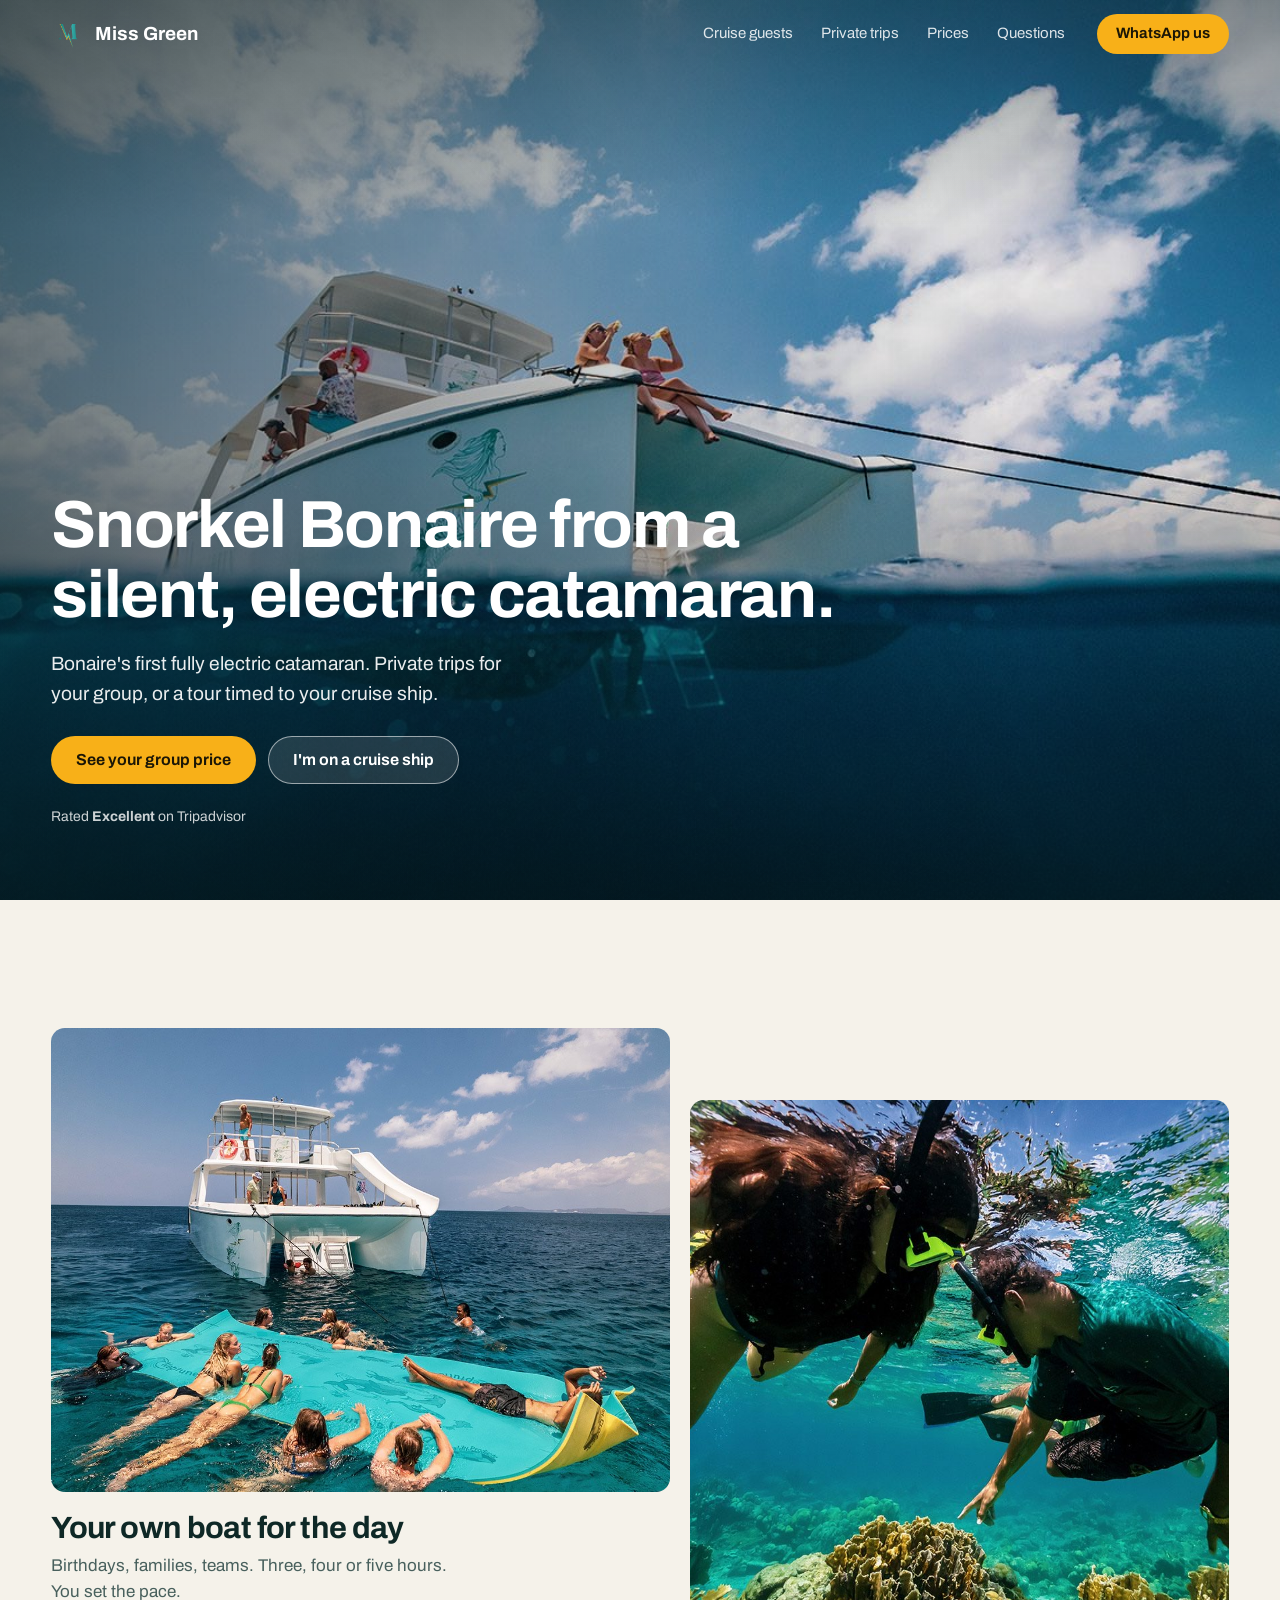
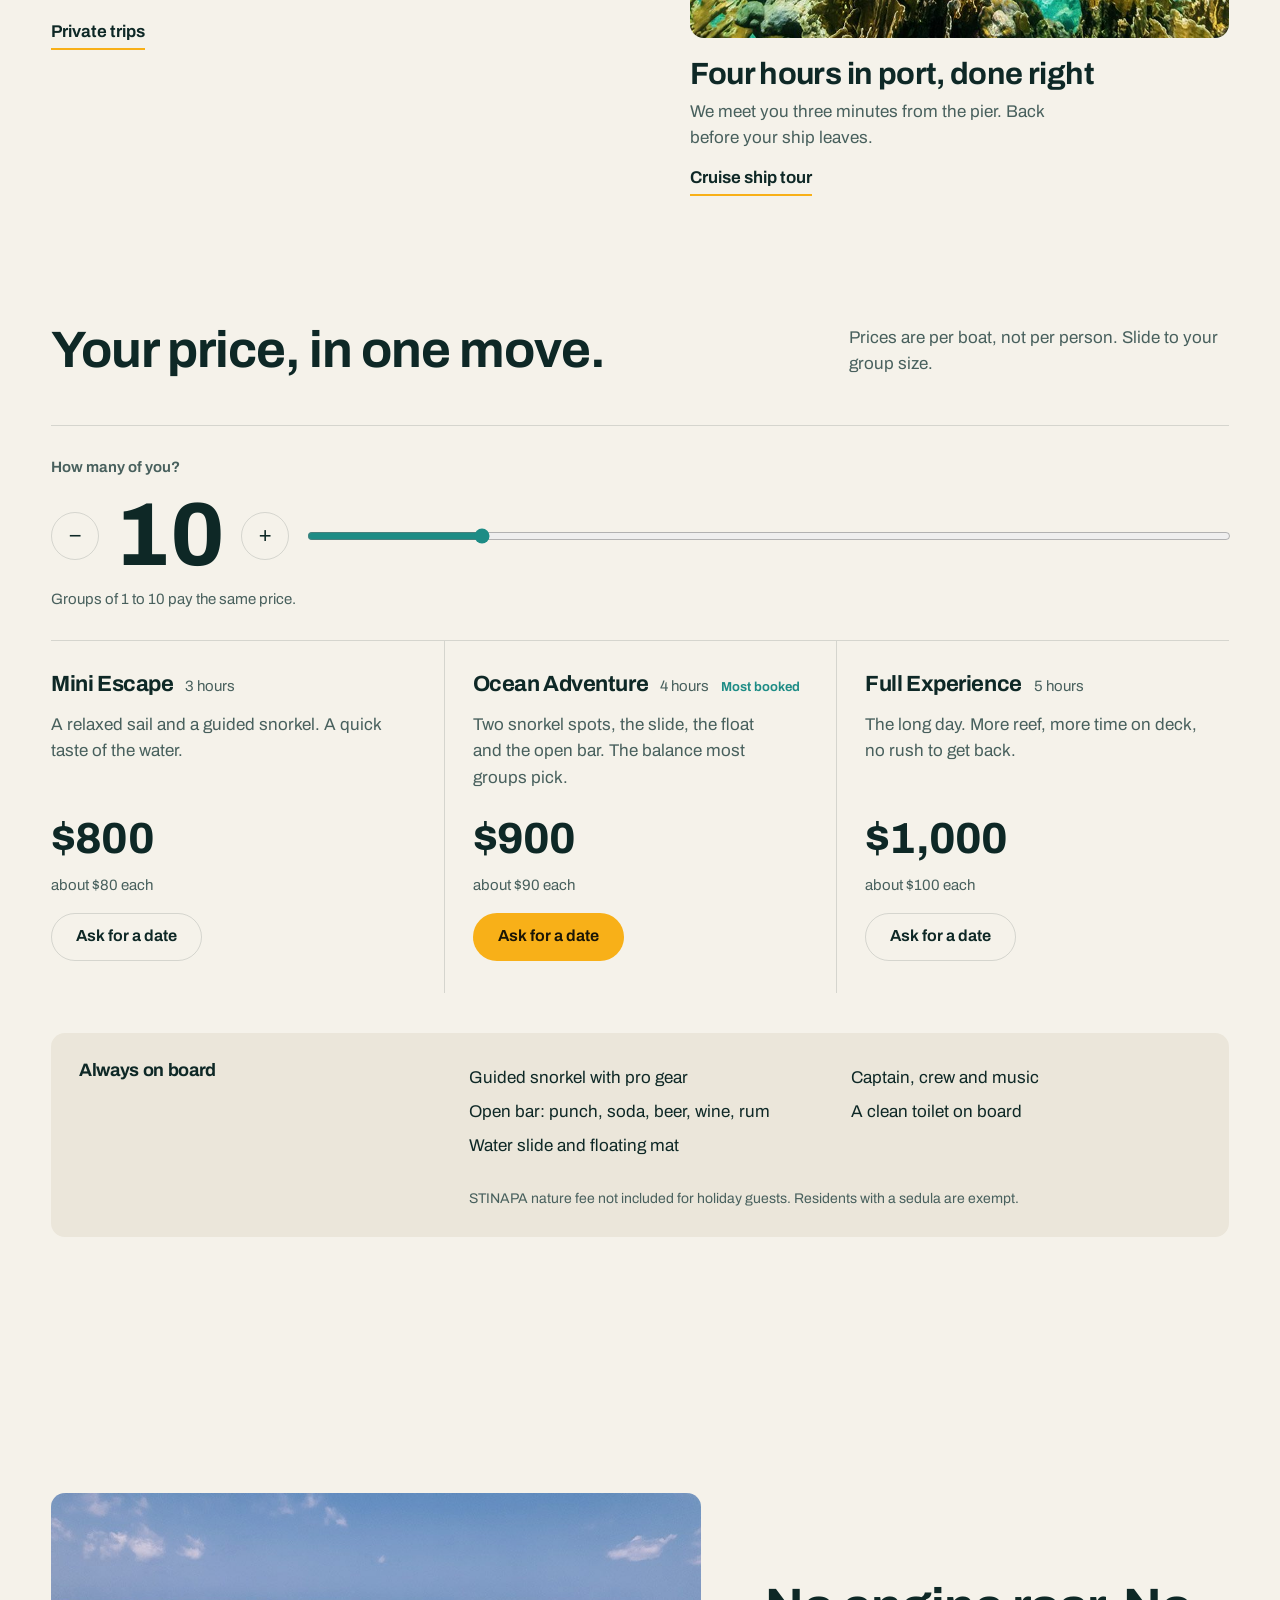
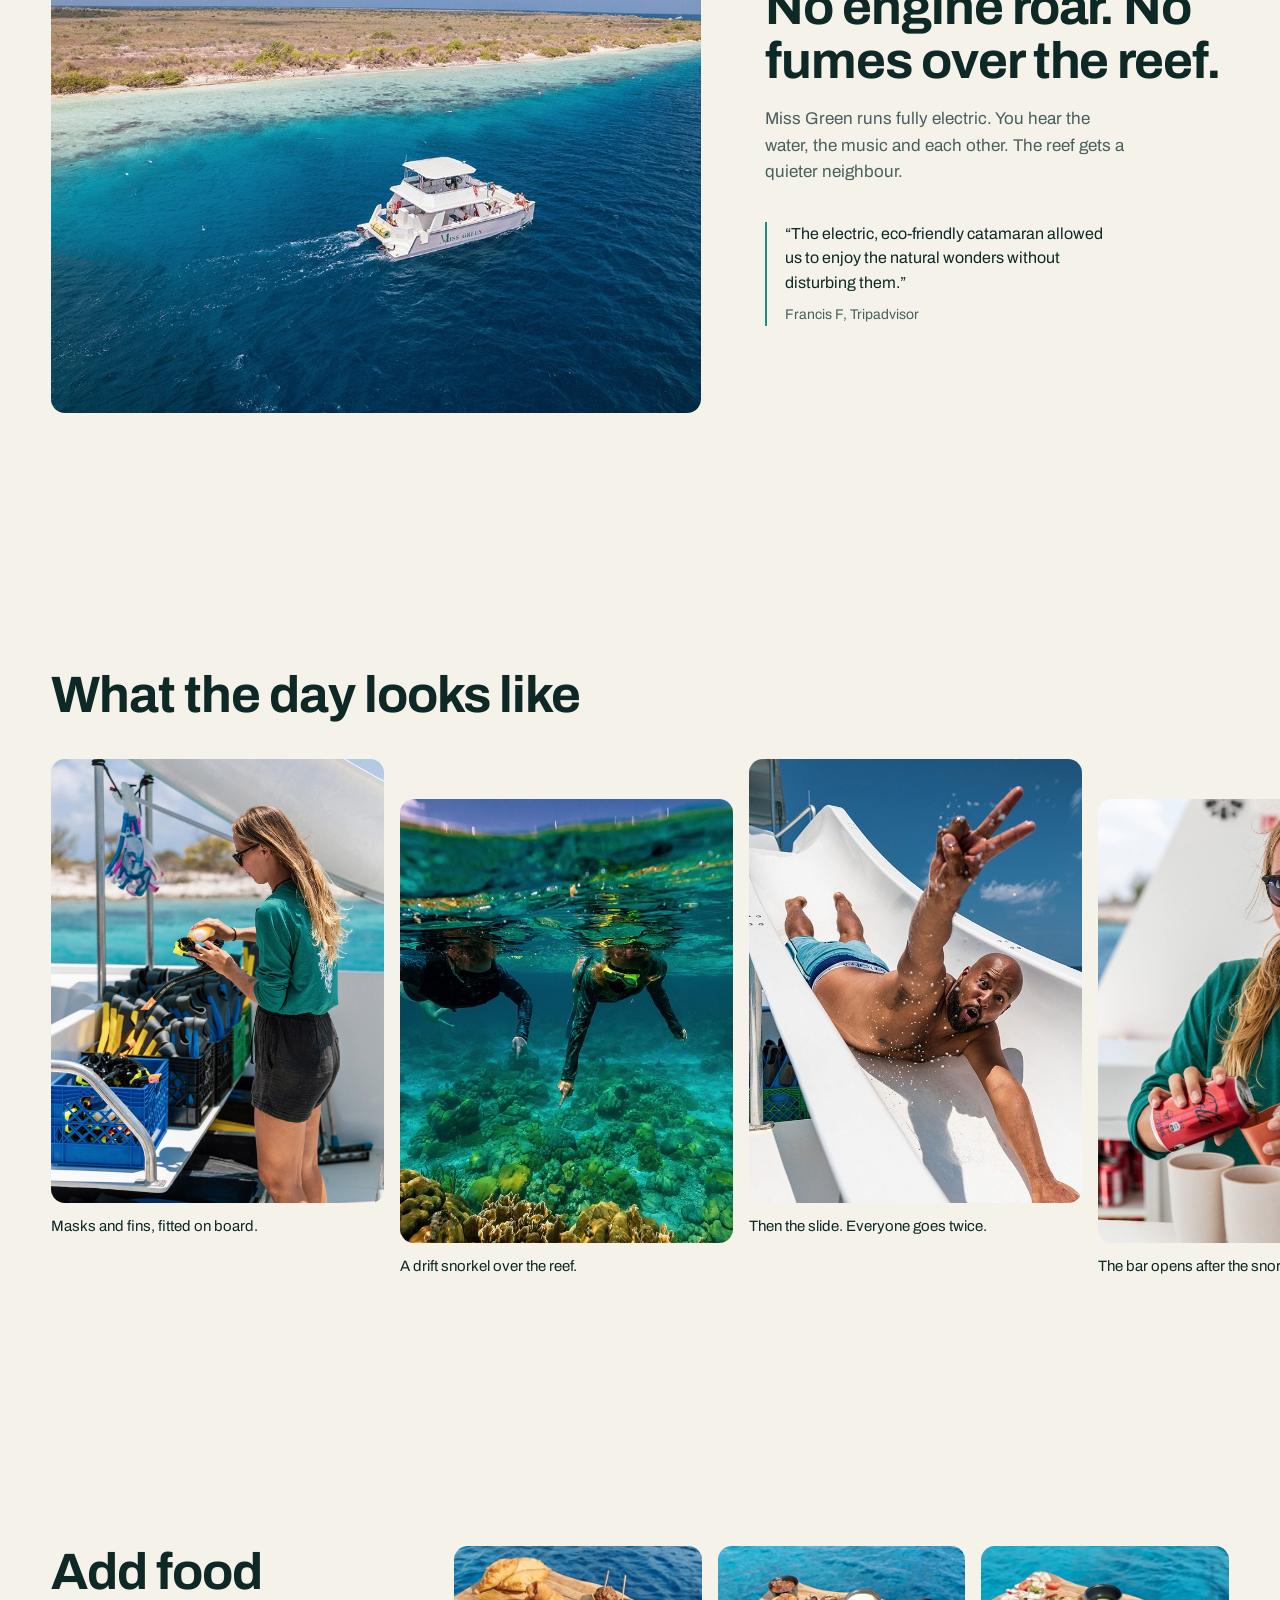
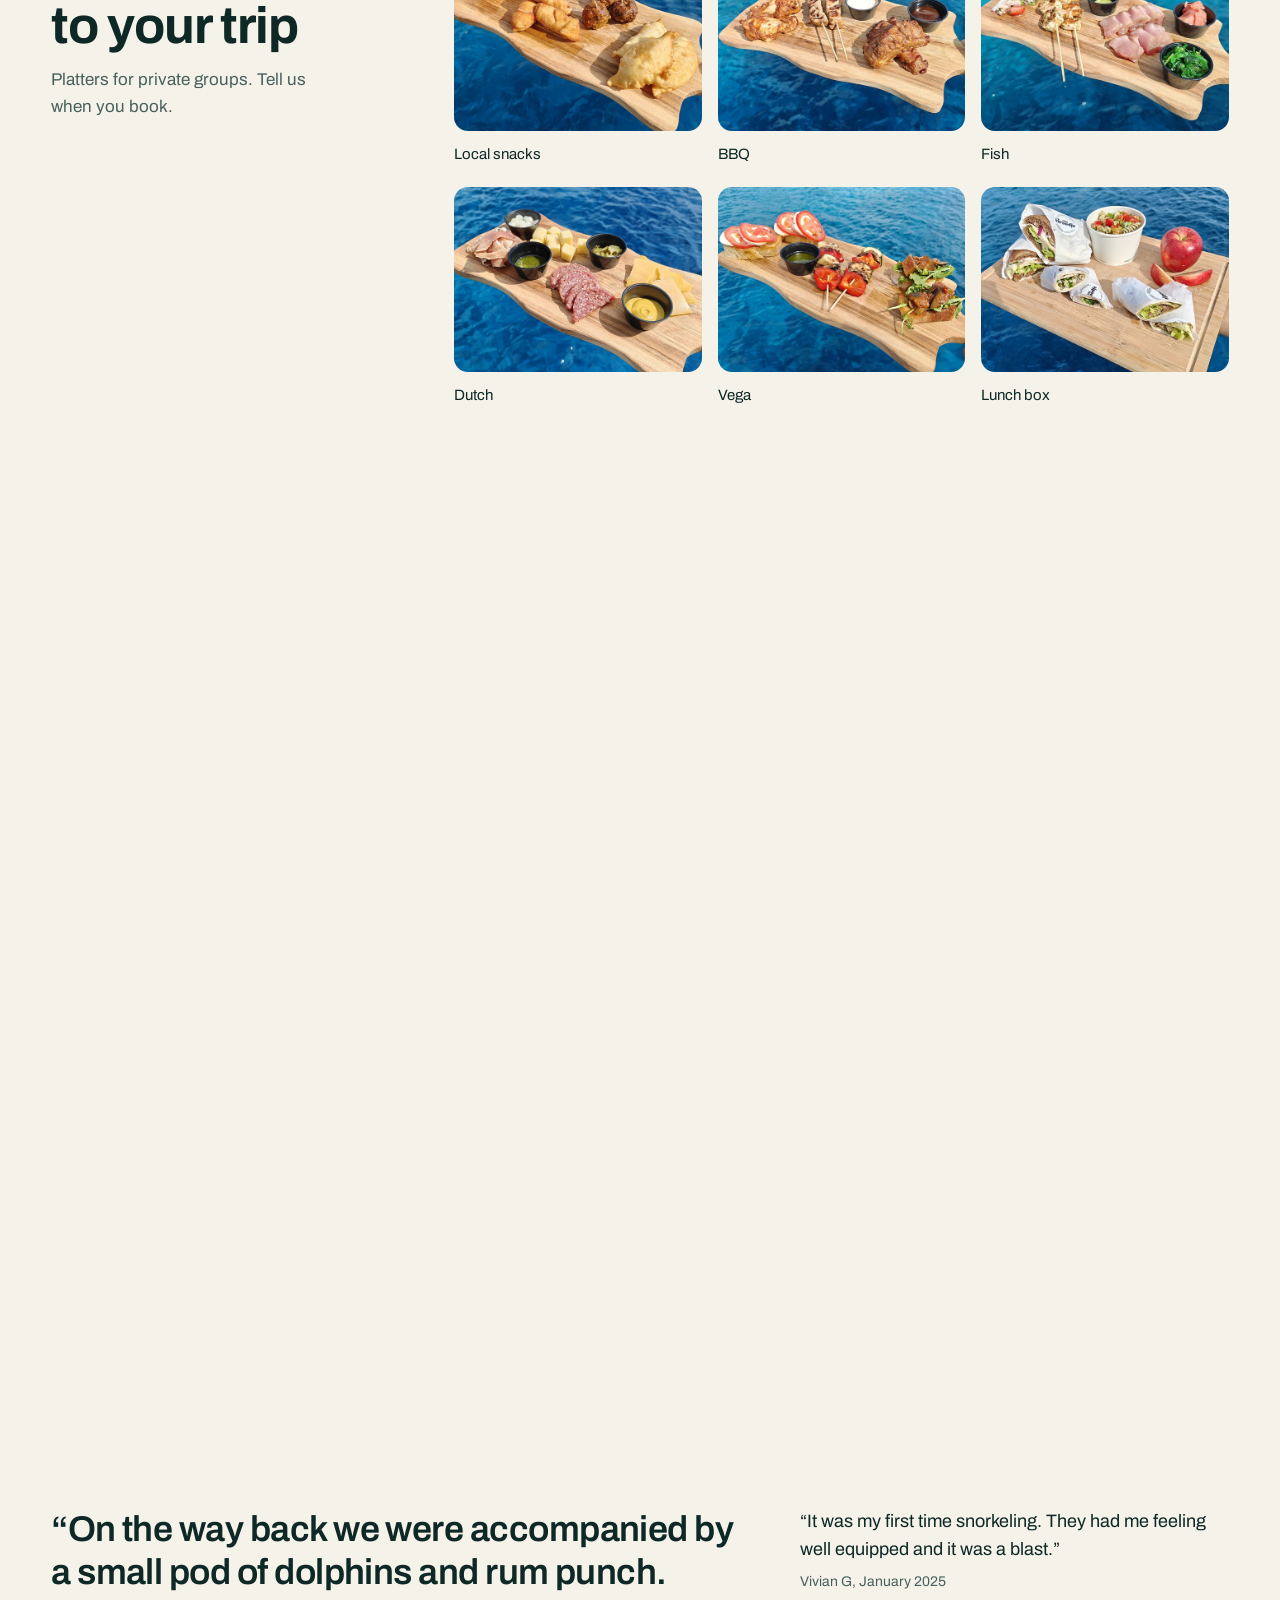
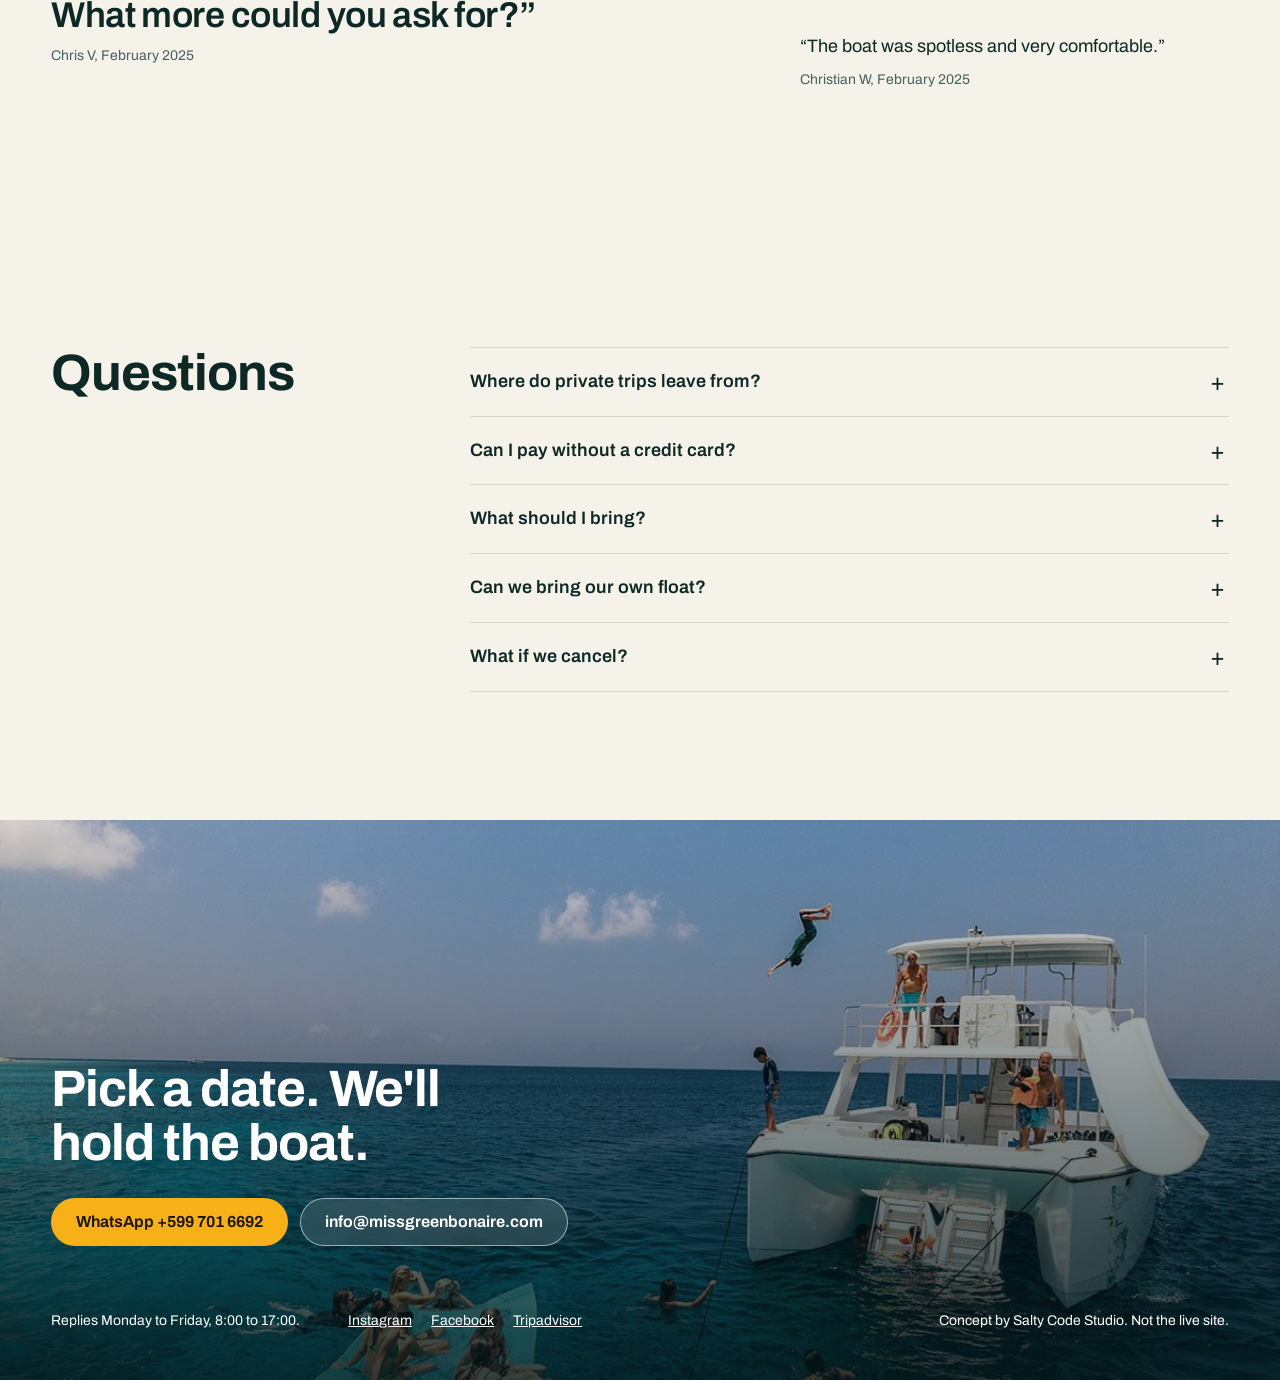
==== index.html @ bed2c004 "Miss Green Bonaire concept v1 (noindex mockup) Co-Authored-By: Claude Opus 5.5 (1M context) <noreply" ====
<!doctype html>
<html lang="en">
<head>
<meta charset="utf-8">
<meta name="viewport" content="width=device-width, initial-scale=1">
<meta name="robots" content="noindex, nofollow">
<title>Miss Green Bonaire</title>
<meta name="description" content="Snorkel trips on Bonaire's first fully electric catamaran. Private group charters and cruise ship tours from Kralendijk.">
<link rel="icon" href="img/logo.png">
<link rel="preconnect" href="https://fonts.googleapis.com">
<link rel="preconnect" href="https://fonts.gstatic.com" crossorigin>
<link href="https://fonts.googleapis.com/css2?family=Archivo:wdth,wght@62..125,400..800&display=swap" rel="stylesheet">
<link rel="preload" as="image" href="img/ss-2-9.jpg">
<link rel="stylesheet" href="style.css">
</head>
<body>

<header class="nav" id="top">
  <a class="brand" href="#top" aria-label="Miss Green home">
    <img src="img/logo.png" alt="" width="34" height="34">
    <span>Miss Green</span>
  </a>
  <nav aria-label="Main">
    <a href="#cruise">Cruise guests</a>
    <a href="#private">Private trips</a>
    <a href="#price">Prices</a>
    <a href="#faq">Questions</a>
  </nav>
  <a class="btn btn-sm" href="https://wa.me/5997016692" data-wa>WhatsApp us</a>
</header>

<main>

<section class="hero">
  <img class="hero-img" src="img/ss-2-9.jpg" alt="Miss Green catamaran on clear turquoise water, half above and half below the surface" fetchpriority="high">
  <div class="hero-copy">
    <h1>Snorkel Bonaire from a silent, electric catamaran.</h1>
    <p>Bonaire's first fully electric catamaran. Private trips for your group, or a tour timed to your cruise ship.</p>
    <div class="hero-cta">
      <a class="btn" href="#price">See your group price</a>
      <a class="btn btn-ghost" href="#cruise">I'm on a cruise ship</a>
    </div>
    <p class="rating">Rated <strong>Excellent</strong> on Tripadvisor</p>
  </div>
</section>

<section class="paths" aria-label="Choose your trip">
  <a class="path" href="#private">
    <img src="img/ss-homep1-1.jpg" alt="Guests lounging on the floating mat behind the catamaran" loading="lazy">
    <div>
      <h2>Your own boat for the day</h2>
      <p>Birthdays, families, teams. Three, four or five hours. You set the pace.</p>
      <span class="path-link">Private trips</span>
    </div>
  </a>
  <a class="path" href="#cruise">
    <img src="img/ss-2-12.jpg" alt="Two snorkelers above the coral reef" loading="lazy">
    <div>
      <h2>Four hours in port, done right</h2>
      <p>We meet you three minutes from the pier. Back before your ship leaves.</p>
      <span class="path-link">Cruise ship tour</span>
    </div>
  </a>
</section>

<section class="price" id="price">
  <div class="price-head">
    <h2>Your price, in one move.</h2>
    <p>Prices are per boat, not per person. Slide to your group size.</p>
  </div>

  <div class="picker">
    <label for="guests" class="picker-label">How many of you?</label>
    <div class="picker-row">
      <button type="button" class="step" data-step="-1" aria-label="One less">&minus;</button>
      <output id="guestsOut" for="guests">10</output>
      <button type="button" class="step" data-step="1" aria-label="One more">+</button>
      <input type="range" id="guests" min="1" max="50" value="10">
    </div>
    <p class="picker-note" id="bracketNote">Groups of 1 to 10 pay the same price.</p>
  </div>

  <div class="tours" id="private">
    <article class="tour" data-tour="mini">
      <div class="tour-name"><h3>Mini Escape</h3><span>3 hours</span></div>
      <p class="tour-desc">A relaxed sail and a guided snorkel. A quick taste of the water.</p>
      <div class="tour-price"><strong data-price>$800</strong><span data-each>about $80 each</span></div>
      <a class="btn btn-line" href="#" data-book="Mini Escape">Ask for a date</a>
    </article>
    <article class="tour tour-pop" data-tour="ocean">
      <div class="tour-name"><h3>Ocean Adventure</h3><span>4 hours</span><em>Most booked</em></div>
      <p class="tour-desc">Two snorkel spots, the slide, the float and the open bar. The balance most groups pick.</p>
      <div class="tour-price"><strong data-price>$900</strong><span data-each>about $90 each</span></div>
      <a class="btn" href="#" data-book="Ocean Adventure">Ask for a date</a>
    </article>
    <article class="tour" data-tour="full">
      <div class="tour-name"><h3>Full Experience</h3><span>5 hours</span></div>
      <p class="tour-desc">The long day. More reef, more time on deck, no rush to get back.</p>
      <div class="tour-price"><strong data-price>$1,000</strong><span data-each>about $100 each</span></div>
      <a class="btn btn-line" href="#" data-book="Full Experience">Ask for a date</a>
    </article>
  </div>

  <div class="included">
    <h3>Always on board</h3>
    <ul>
      <li>Guided snorkel with pro gear</li>
      <li>Open bar: punch, soda, beer, wine, rum</li>
      <li>Water slide and floating mat</li>
      <li>Captain, crew and music</li>
      <li>A clean toilet on board</li>
    </ul>
    <p class="fine">STINAPA nature fee not included for holiday guests. Residents with a sedula are exempt.</p>
  </div>
</section>

<section class="electric">
  <figure class="electric-img">
    <img src="img/ss-2-22.jpg" alt="Drone view of Miss Green sailing along the Bonaire coast" loading="lazy">
  </figure>
  <div class="electric-copy">
    <h2>No engine roar. No fumes over the reef.</h2>
    <p>Miss Green runs fully electric. You hear the water, the music and each other. The reef gets a quieter neighbour.</p>
    <blockquote>
      <p>&ldquo;The electric, eco-friendly catamaran allowed us to enjoy the natural wonders without disturbing them.&rdquo;</p>
      <cite>Francis F, Tripadvisor</cite>
    </blockquote>
  </div>
</section>

<section class="day" aria-labelledby="dayTitle">
  <h2 id="dayTitle">What the day looks like</h2>
  <div class="strip" tabindex="0" aria-label="Photos from a trip">
    <figure><img src="img/ss-2-18.jpg" alt="Crew member handing out snorkel masks" loading="lazy"><figcaption>Masks and fins, fitted on board.</figcaption></figure>
    <figure><img src="img/ss-2-13.jpg" alt="Snorkelers drifting over coral" loading="lazy"><figcaption>A drift snorkel over the reef.</figcaption></figure>
    <figure><img src="img/ss-2-21.jpg" alt="Guest sliding down the water slide, arm in the air" loading="lazy"><figcaption>Then the slide. Everyone goes twice.</figcaption></figure>
    <figure><img src="img/ss-2-4.jpg" alt="Smiling crew member pouring a drink" loading="lazy"><figcaption>The bar opens after the snorkel.</figcaption></figure>
    <figure><img src="img/ss-2-25.jpg" alt="Family sitting together on the bow" loading="lazy"><figcaption>Sail home slowly.</figcaption></figure>
  </div>
</section>

<section class="food">
  <div class="food-head">
    <h2>Add food to your trip</h2>
    <p>Platters for private groups. Tell us when you book.</p>
  </div>
  <div class="food-grid">
    <figure><img src="img/c-local-snacks.jpg" alt="Local snacks platter with pastechi and pika balls" loading="lazy"><figcaption>Local snacks</figcaption></figure>
    <figure><img src="img/c-bbq-platter.jpg" alt="BBQ platter" loading="lazy"><figcaption>BBQ</figcaption></figure>
    <figure><img src="img/c-fish-platter.jpg" alt="Fish platter" loading="lazy"><figcaption>Fish</figcaption></figure>
    <figure><img src="img/c-dutchplatter.jpg" alt="Dutch platter with cheese and sausage" loading="lazy"><figcaption>Dutch</figcaption></figure>
    <figure><img src="img/c-vega.jpg" alt="Vegetarian platter" loading="lazy"><figcaption>Vega</figcaption></figure>
    <figure><img src="img/c-lunch-box.jpg" alt="Lunch box with wraps, salad and fruit" loading="lazy"><figcaption>Lunch box</figcaption></figure>
  </div>
</section>

<section class="cruise" id="cruise">
  <img class="cruise-img" src="img/ss-2-3.jpg" alt="Guests swimming beside the catamaran" loading="lazy">
  <div class="cruise-copy">
    <h2>On a cruise ship? Your ship sets the clock.</h2>
    <p>Four hours, built around your time in port. A drift snorkel, then a beginner-friendly guided one. Slide, float, open bar and local snacks.</p>
    <dl class="cruise-facts">
      <div><dt>Meet</dt><dd>Parking lot next to Capriccio Restaurant. Three minutes from the pier. Look for our sign.</dd></div>
      <div><dt>Ship late?</dt><dd>We move your tour.</dd></div>
      <div><dt>Port cancelled?</dt><dd>Full refund.</dd></div>
      <div><dt>Nature fee</dt><dd>Not needed for cruise guests.</dd></div>
    </dl>
    <a class="btn" href="#" data-book="Cruise ship tour">Ask about my ship's date</a>
  </div>
</section>

<section class="reviews" aria-labelledby="revTitle">
  <h2 id="revTitle">What guests write</h2>
  <div class="rev-grid">
    <blockquote class="rev-big">
      <p>&ldquo;On the way back we were accompanied by a small pod of dolphins and rum punch. What more could you ask for?&rdquo;</p>
      <cite>Chris V, February 2025</cite>
    </blockquote>
    <blockquote>
      <p>&ldquo;It was my first time snorkeling. They had me feeling well equipped and it was a blast.&rdquo;</p>
      <cite>Vivian G, January 2025</cite>
    </blockquote>
    <blockquote>
      <p>&ldquo;The boat was spotless and very comfortable.&rdquo;</p>
      <cite>Christian W, February 2025</cite>
    </blockquote>
  </div>
</section>

<section class="faq" id="faq">
  <h2>Questions</h2>
  <div class="faq-list">
    <details>
      <summary>Where do private trips leave from?</summary>
      <p>Our berth in the marina near Plaza Resort. Your booking confirmation comes with directions and a short video.</p>
    </details>
    <details>
      <summary>Can I pay without a credit card?</summary>
      <p>Yes. Bank transfer to our MCB Bonaire account, or cash in one payment.</p>
    </details>
    <details>
      <summary>What should I bring?</summary>
      <p>Swimwear, a towel, sunscreen. Bring your own prescription mask if you need one. Shoes come off before boarding.</p>
    </details>
    <details>
      <summary>Can we bring our own float?</summary>
      <p>Sure. Tie it to your wrist with a rope. Bonaire is windy and floats drift.</p>
    </details>
    <details>
      <summary>What if we cancel?</summary>
      <p>Within 30 days 25%, within 3 days 50%, within 1 day the full price. No refund for no-shows.</p>
    </details>
  </div>
</section>

</main>

<footer class="foot">
  <img class="foot-img" src="img/ss-2-0.jpg" alt="" loading="lazy">
  <div class="foot-inner">
    <h2>Pick a date. We'll hold the boat.</h2>
    <div class="foot-cta">
      <a class="btn" href="https://wa.me/5997016692" data-wa>WhatsApp +599 701 6692</a>
      <a class="btn btn-ghost" href="mailto:info@missgreenbonaire.com">info@missgreenbonaire.com</a>
    </div>
    <div class="foot-meta">
      <p>Replies Monday to Friday, 8:00 to 17:00.</p>
      <p><a href="https://www.instagram.com/missgreensustainabletrips/">Instagram</a> <a href="https://www.facebook.com/profile.php?id=61564850934587">Facebook</a> <a href="https://www.tripadvisor.com/Search?q=Miss%20Green%20Bonaire">Tripadvisor</a></p>
      <p class="mock">Concept by Salty Code Studio. Not the live site.</p>
    </div>
  </div>
</footer>

<a class="wa-float btn" href="https://wa.me/5997016692" data-wa aria-label="WhatsApp Miss Green">WhatsApp</a>

<script src="site.js"></script>
</body>
</html>
---- style.css ----
/* Miss Green concept. Shape rule: media + panels 14px, buttons full pill. One accent: bolt yellow, CTAs only. */
:root {
  --bg: #f5f2ea;
  --bg-2: #ebe6da;
  --ink: #0e2826;
  --ink-2: #48605d;
  --line: rgb(14 40 38 / .14);
  --teal: #1d8c85;
  --bolt: #f8b018;
  --bolt-ink: #1b1606;
  --r: 14px;
  --pad: clamp(16px, 4vw, 56px);
  --max: 1320px;
  --ease: cubic-bezier(.16, 1, .3, 1);
  color-scheme: light;
}
@media (prefers-color-scheme: dark) {
  :root {
    --bg: #0b1918;
    --bg-2: #112423;
    --ink: #eef1ea;
    --ink-2: #a4b6b2;
    --line: rgb(238 241 234 / .14);
    --teal: #4cc2b9;
    color-scheme: dark;
  }
}

* { box-sizing: border-box; }
html { scroll-behavior: smooth; scroll-padding-top: 80px; }
body {
  margin: 0;
  background: var(--bg);
  color: var(--ink);
  font: 400 17px/1.55 "Archivo", system-ui, sans-serif;
  font-variation-settings: "wdth" 100;
  -webkit-font-smoothing: antialiased;
  overflow-x: hidden;
}
img { display: block; max-width: 100%; }
a { color: inherit; }
h1, h2, h3 { margin: 0; font-weight: 700; font-stretch: 112%; letter-spacing: -.02em; line-height: 1.05; text-wrap: balance; }
h2 { font-size: clamp(30px, 4vw, 52px); }
h3 { font-size: 22px; }
p { margin: 0; text-wrap: pretty; }

/* Buttons */
.btn {
  display: inline-flex; align-items: center; justify-content: center;
  min-height: 48px; padding: 0 24px;
  border-radius: 999px; border: 1px solid transparent;
  background: var(--bolt); color: var(--bolt-ink);
  font-weight: 650; font-size: 16px; text-decoration: none; white-space: nowrap;
  transition: transform .3s var(--ease), background .3s var(--ease);
  cursor: pointer;
}
.btn:hover { background: #ffc23d; }
.btn:active { transform: scale(.98); }
.btn-sm { min-height: 40px; padding: 0 18px; font-size: 15px; }
.btn-ghost { background: rgb(255 255 255 / .12); color: #fff; border-color: rgb(255 255 255 / .55); backdrop-filter: blur(8px); }
.btn-ghost:hover { background: rgb(255 255 255 / .22); }
.btn-line { background: transparent; color: var(--ink); border-color: var(--line); }
.btn-line:hover { background: var(--bg-2); }
:focus-visible { outline: 2px solid var(--teal); outline-offset: 3px; }

/* Nav */
.nav {
  position: fixed; inset: 0 0 auto; z-index: 20;
  display: flex; align-items: center; gap: 32px;
  height: 68px; padding: 0 var(--pad);
  color: #fff;
  transition: background .4s var(--ease), color .4s var(--ease), box-shadow .4s var(--ease);
}
.nav.solid { background: color-mix(in srgb, var(--bg) 92%, transparent); color: var(--ink); backdrop-filter: blur(12px); box-shadow: 0 1px 0 var(--line); }
.brand { display: flex; align-items: center; gap: 10px; text-decoration: none; font-weight: 700; font-stretch: 115%; font-size: 19px; }
.nav nav { display: flex; gap: 28px; margin-left: auto; }
.nav nav a { text-decoration: none; font-size: 15px; opacity: .85; }
.nav nav a:hover { opacity: 1; }

/* Hero */
.hero { position: relative; min-height: 100dvh; display: grid; align-items: end; color: #fff; overflow: hidden; }
.hero-img { position: absolute; inset: 0; width: 100%; height: 100%; object-fit: cover; object-position: 60% 50%; animation: settle 2.4s var(--ease) both; }
.hero::after { content: ""; position: absolute; inset: 0; background: linear-gradient(90deg, rgb(4 22 26 / .55) 0%, rgb(4 22 26 / .15) 55%, transparent 80%), linear-gradient(180deg, rgb(4 22 26 / .4) 0%, transparent 25%, transparent 50%, rgb(4 22 26 / .7) 100%); }
.hero-copy { position: relative; z-index: 1; max-width: var(--max); width: 100%; margin: 0 auto; padding: 0 var(--pad) clamp(40px, 8vh, 88px); }
.hero h1 { font-size: clamp(40px, 5.2vw, 76px); max-width: 21ch; }
.hero-copy > p:not(.rating) { margin-top: 18px; font-size: clamp(17px, 1.5vw, 20px); max-width: 44ch; opacity: .92; }
.hero-cta { display: flex; gap: 12px; flex-wrap: wrap; margin-top: 28px; }
.rating { margin-top: 22px; font-size: 14px; opacity: .8; }
.hero-copy > * { animation: rise .9s var(--ease) both; }
.hero-copy > *:nth-child(2) { animation-delay: .08s; }
.hero-copy > *:nth-child(3) { animation-delay: .16s; }
.hero-copy > *:nth-child(4) { animation-delay: .24s; }
@keyframes rise { from { opacity: 0; transform: translateY(18px); } }
@keyframes settle { from { transform: scale(1.06); } }

section { max-width: var(--max); margin: 0 auto; padding: clamp(72px, 10vw, 128px) var(--pad); }
section.hero { max-width: none; padding: 0; margin: 0; }

/* Two paths */
.paths { display: grid; grid-template-columns: 1.15fr 1fr; gap: 20px; padding-bottom: 0; }
.path { text-decoration: none; display: grid; gap: 20px; align-content: start; }
.path img { aspect-ratio: 4 / 3; object-fit: cover; width: 100%; border-radius: var(--r); transition: transform .6s var(--ease); }
.path:nth-child(2) { margin-top: 72px; }
.path:nth-child(2) img { aspect-ratio: 1 / 1; }
.path:hover img { transform: scale(1.015); }
.path h2 { font-size: clamp(24px, 2.4vw, 34px); }
.path p { color: var(--ink-2); margin-top: 8px; max-width: 40ch; }
.path-link { display: inline-block; margin-top: 14px; font-weight: 650; border-bottom: 2px solid var(--bolt); padding-bottom: 2px; }

/* Price picker */
.price-head { display: grid; grid-template-columns: 1fr 1fr; gap: 24px; align-items: end; }
.price-head p { color: var(--ink-2); max-width: 38ch; justify-self: end; }
.picker { margin-top: 48px; padding: 28px 0; border-top: 1px solid var(--line); }
.picker-label { font-weight: 650; font-size: 15px; color: var(--ink-2); }
.picker-row { display: grid; grid-template-columns: auto auto auto 1fr; align-items: center; gap: 16px; margin-top: 10px; }
.picker output { font-size: clamp(56px, 7vw, 96px); font-weight: 750; font-stretch: 112%; line-height: 1; min-width: 2ch; text-align: center; font-variant-numeric: tabular-nums; }
.step { width: 48px; height: 48px; border-radius: 999px; border: 1px solid var(--line); background: transparent; color: var(--ink); font-size: 22px; cursor: pointer; }
.step:hover { background: var(--bg-2); }
.step:active { transform: scale(.95); }
input[type=range] { width: 100%; min-width: 0; accent-color: var(--teal); height: 32px; }
.picker-note { margin-top: 8px; font-size: 15px; color: var(--ink-2); }

.tours { display: grid; grid-template-columns: repeat(3, 1fr); border-top: 1px solid var(--line); }
.tour { display: grid; grid-template-rows: auto 1fr auto auto; gap: 14px; padding: 32px 28px 32px 0; }
.tour + .tour { padding-left: 28px; border-left: 1px solid var(--line); }
.tour-name { display: flex; align-items: baseline; gap: 12px; flex-wrap: wrap; }
.tour-name span { color: var(--ink-2); font-size: 15px; }
.tour-name em { font-style: normal; font-size: 13px; font-weight: 650; color: var(--teal); }
.tour-desc { color: var(--ink-2); max-width: 34ch; }
.tour-price strong { display: block; font-size: clamp(36px, 3.4vw, 48px); font-weight: 750; font-stretch: 108%; font-variant-numeric: tabular-nums; letter-spacing: -.02em; transition: opacity .2s; }
.tour-price span { font-size: 15px; color: var(--ink-2); }
.tour .btn { justify-self: start; }
.tour-pop { position: relative; }

.included { display: grid; grid-template-columns: 1fr 2fr; gap: 24px; margin-top: 40px; padding: 28px; background: var(--bg-2); border-radius: var(--r); }
.included h3 { font-size: 18px; }
.included ul { margin: 0; padding: 0; list-style: none; columns: 2; column-gap: 32px; }
.included li { padding: 4px 0; break-inside: avoid; }
.included .fine { grid-column: 2; font-size: 14px; color: var(--ink-2); }

/* Electric */
.electric { display: grid; grid-template-columns: 1.4fr 1fr; gap: clamp(32px, 5vw, 80px); align-items: center; }
.electric-img { margin: 0; }
.electric-img img { width: 100%; aspect-ratio: 5 / 4; object-fit: cover; border-radius: var(--r); }
.electric-copy p { margin-top: 18px; color: var(--ink-2); max-width: 40ch; }
blockquote { margin: 0; }
.electric blockquote { margin-top: 36px; padding-left: 18px; border-left: 2px solid var(--teal); }
.electric blockquote p { margin: 0; color: var(--ink); font-size: 16px; }
cite { display: block; margin-top: 8px; font-style: normal; font-size: 14px; color: var(--ink-2); }

/* Day strip */
.day { max-width: none; padding-right: 0; padding-left: max(var(--pad), calc((100vw - var(--max)) / 2 + var(--pad))); }
.strip { display: grid; grid-auto-flow: column; grid-auto-columns: clamp(240px, 26vw, 360px); gap: 16px; margin-top: 36px; overflow-x: auto; scroll-snap-type: x mandatory; padding-right: var(--pad); padding-bottom: 12px; scrollbar-width: thin; }
.strip figure { margin: 0; scroll-snap-align: start; }
.strip figure:nth-child(even) { margin-top: 40px; }
.strip img { width: 100%; aspect-ratio: 3 / 4; object-fit: cover; border-radius: var(--r); }
.strip figcaption, .food figcaption { margin-top: 12px; font-size: 15px; }

/* Food */
.food { display: grid; grid-template-columns: 1fr 2.2fr; gap: clamp(28px, 4vw, 64px); align-items: start; }
.food-head { position: sticky; top: 100px; }
.food-head p { margin-top: 14px; color: var(--ink-2); max-width: 28ch; }
.food-grid { display: grid; grid-template-columns: repeat(3, 1fr); gap: 20px 16px; }
.food-grid figure { margin: 0; }
.food-grid img { width: 100%; aspect-ratio: 4 / 3; object-fit: cover; border-radius: var(--r); }

/* Cruise */
.cruise { display: grid; grid-template-columns: 1fr 1fr; gap: 0; padding: 0 var(--pad); }
.cruise-img { width: 100%; height: 100%; min-height: 560px; object-fit: cover; border-radius: var(--r) 0 0 var(--r); }
.cruise-copy { background: var(--bg-2); padding: clamp(36px, 5vw, 72px); border-radius: 0 var(--r) var(--r) 0; display: grid; align-content: center; gap: 20px; }
.cruise-copy > p { color: var(--ink-2); max-width: 46ch; }
.cruise-facts { margin: 8px 0; display: grid; gap: 0; }
.cruise-facts div { display: grid; grid-template-columns: 140px 1fr; gap: 16px; padding: 12px 0; border-top: 1px solid var(--line); }
.cruise-facts dt { font-weight: 650; }
.cruise-facts dd { margin: 0; color: var(--ink-2); }
.cruise .btn { justify-self: start; }

/* Reviews */
.rev-grid { display: grid; grid-template-columns: 1.6fr 1fr; grid-template-rows: auto auto; gap: 40px 64px; margin-top: 40px; }
.rev-big { grid-row: span 2; }
.rev-big p { font-size: clamp(26px, 2.8vw, 40px); font-weight: 600; font-stretch: 105%; line-height: 1.2; letter-spacing: -.015em; }
.rev-grid blockquote:not(.rev-big) p { font-size: 18px; }

/* FAQ */
.faq { display: grid; grid-template-columns: 1fr 2fr; gap: 40px; }
.faq-list details { border-top: 1px solid var(--line); }
.faq-list details:last-child { border-bottom: 1px solid var(--line); }
.faq-list summary { list-style: none; cursor: pointer; padding: 20px 40px 20px 0; font-weight: 600; font-size: 18px; position: relative; }
.faq-list summary::-webkit-details-marker { display: none; }
.faq-list summary::after { content: "+"; position: absolute; right: 4px; top: 16px; font-size: 24px; font-weight: 400; transition: transform .3s var(--ease); }
.faq-list details[open] summary::after { transform: rotate(45deg); }
.faq-list details p { padding: 0 40px 22px 0; color: var(--ink-2); max-width: 60ch; }

/* Footer */
.foot { position: relative; color: #fff; min-height: 560px; display: grid; align-items: end; overflow: hidden; }
.foot-img { position: absolute; inset: 0; width: 100%; height: 100%; object-fit: cover; }
.foot::after { content: ""; position: absolute; inset: 0; background: linear-gradient(180deg, rgb(4 22 26 / .15), rgb(4 22 26 / .8)); }
.foot-inner { position: relative; z-index: 1; max-width: var(--max); width: 100%; margin: 0 auto; padding: 120px var(--pad) 48px; }
.foot h2 { max-width: 16ch; }
.foot-cta { display: flex; gap: 12px; flex-wrap: wrap; margin-top: 28px; }
.foot-meta { display: flex; gap: 24px 48px; flex-wrap: wrap; margin-top: 64px; font-size: 14px; opacity: .85; }
.foot-meta a { margin-right: 16px; }
.mock { margin-left: auto; }

.wa-float { position: fixed; right: 16px; bottom: 16px; z-index: 30; box-shadow: 0 10px 30px rgb(14 40 38 / .25); opacity: 0; transform: translateY(12px); pointer-events: none; transition: opacity .4s var(--ease), transform .4s var(--ease); }
.wa-float.show { opacity: 1; transform: none; pointer-events: auto; }

/* Reveal */
.reveal { opacity: 0; transform: translateY(24px); transition: opacity .8s var(--ease), transform .8s var(--ease); }
.reveal.in { opacity: 1; transform: none; }

@media (prefers-reduced-motion: reduce) {
  *, *::before, *::after { animation: none !important; transition: none !important; }
  .reveal { opacity: 1; transform: none; }
  html { scroll-behavior: auto; }
}

/* Tablet */
@media (max-width: 1000px) {
  .nav nav { display: none; }
  .nav .btn { margin-left: auto; }
  .tours { grid-template-columns: 1fr; }
  .tour, .tour + .tour { padding: 28px 0; border-left: 0; }
  .tour + .tour { border-top: 1px solid var(--line); }
  .tour { grid-template-columns: 1fr auto; grid-template-rows: auto; column-gap: 24px; }
  .tour-name, .tour-desc { grid-column: 1; }
  .tour-price { grid-column: 2; grid-row: 1 / span 2; text-align: right; }
  .tour .btn { grid-column: 1 / -1; }
  .food { grid-template-columns: 1fr; }
  .food-head { position: static; }
}

/* Phone */
@media (max-width: 767px) {
  body { font-size: 16px; }
  .nav { gap: 12px; }
  .hero h1 { font-size: clamp(36px, 10vw, 48px); }
  .hero-cta .btn { flex: 1 1 100%; }
  .paths { grid-template-columns: 1fr; gap: 48px; }
  .path:nth-child(2) { margin-top: 0; }
  .path:nth-child(2) img { aspect-ratio: 4 / 3; }
  .price-head { grid-template-columns: 1fr; }
  .price-head p { justify-self: start; }
  .picker-row { grid-template-columns: auto 1fr auto; }
  .picker-row input { grid-column: 1 / -1; margin-left: 0; }
  .tour { grid-template-columns: 1fr; }
  .tour-price { grid-column: 1; grid-row: auto; text-align: left; }
  .included { grid-template-columns: 1fr; padding: 22px; }
  .included ul { columns: 1; }
  .included .fine { grid-column: 1; }
  .electric { grid-template-columns: 1fr; }
  .strip figure:nth-child(even) { margin-top: 0; }
  .strip { grid-auto-columns: 74vw; }
  .food-grid { grid-template-columns: 1fr 1fr; gap: 16px 12px; }
  .cruise { grid-template-columns: 1fr; padding: 0 var(--pad); }
  .cruise-img { min-height: 0; aspect-ratio: 4 / 3; border-radius: var(--r) var(--r) 0 0; }
  .cruise-copy { border-radius: 0 0 var(--r) var(--r); padding: 28px 22px; }
  .cruise-facts div { grid-template-columns: 1fr; gap: 2px; }
  .rev-grid { grid-template-columns: 1fr; gap: 32px; }
  .rev-big { grid-row: auto; }
  .faq { grid-template-columns: 1fr; gap: 16px; }
  .foot-meta { flex-direction: column; gap: 10px; margin-top: 40px; }
  .mock { margin-left: 0; }
}
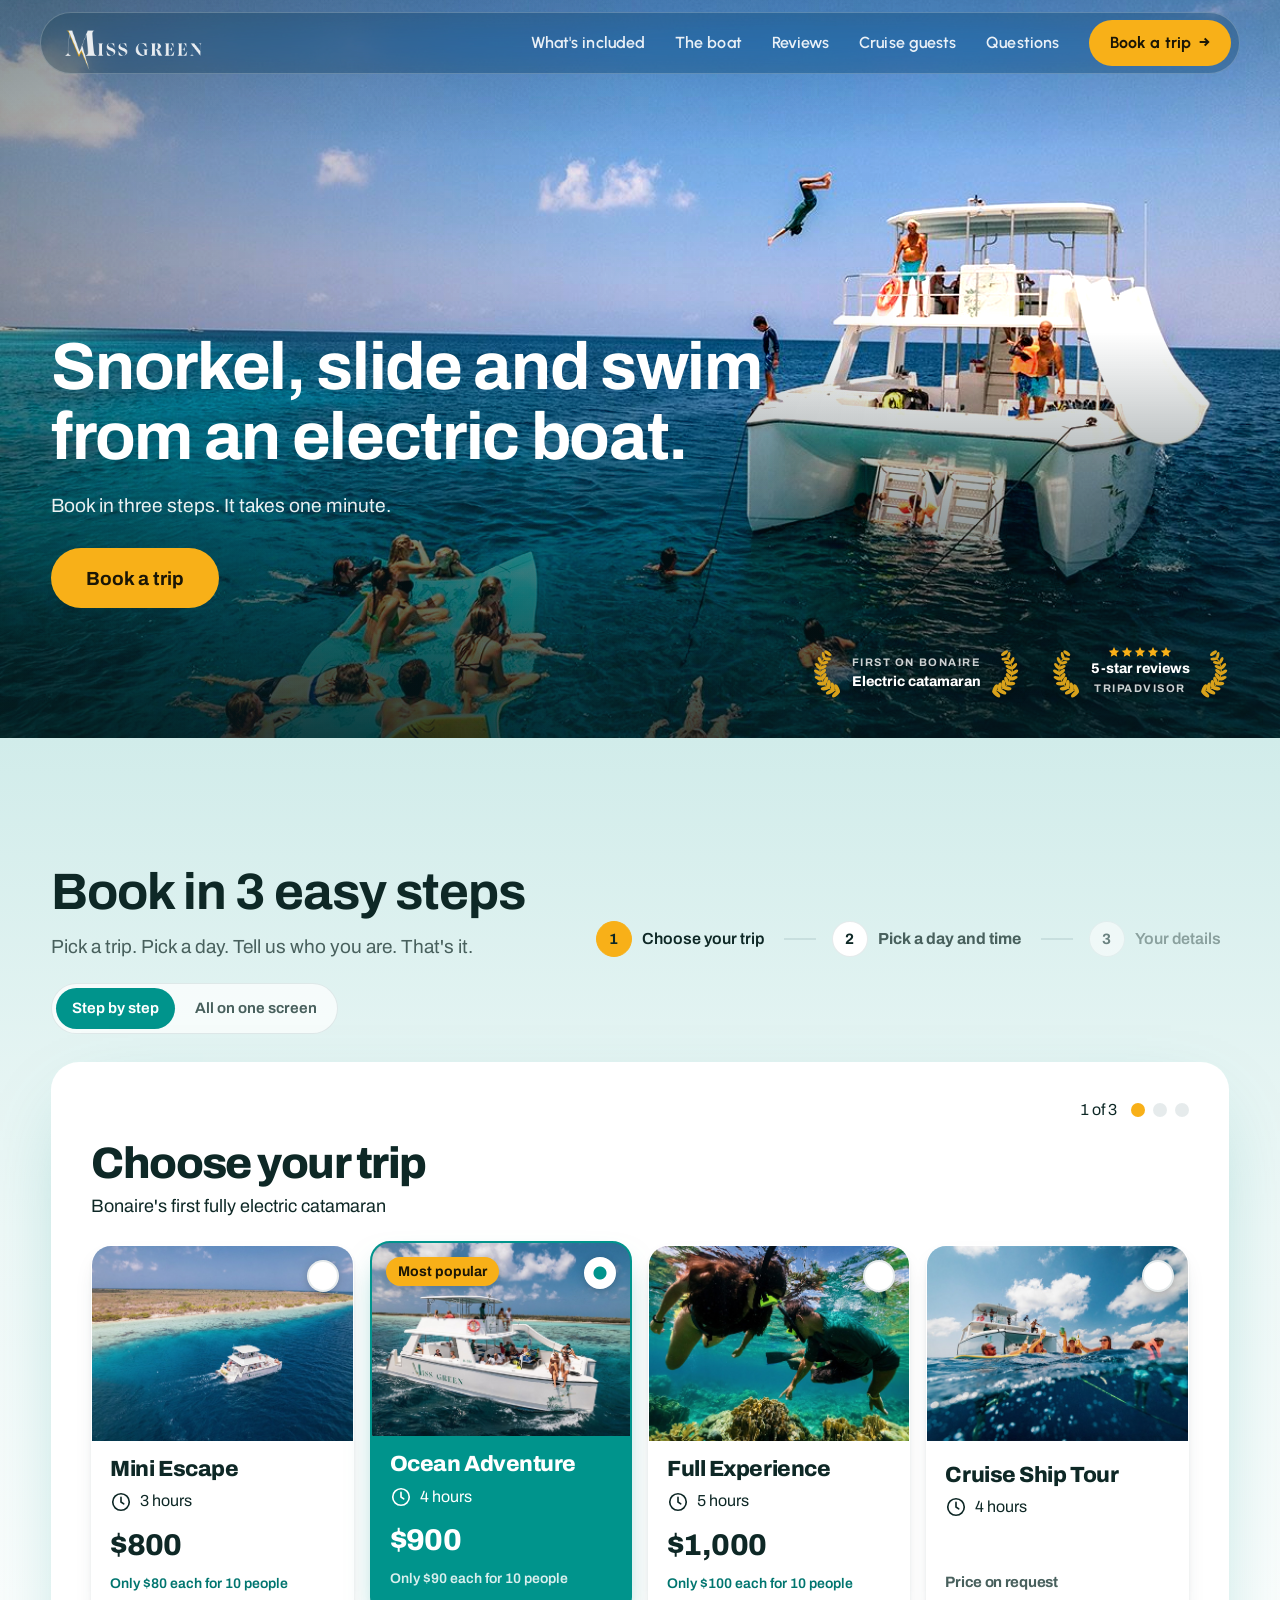
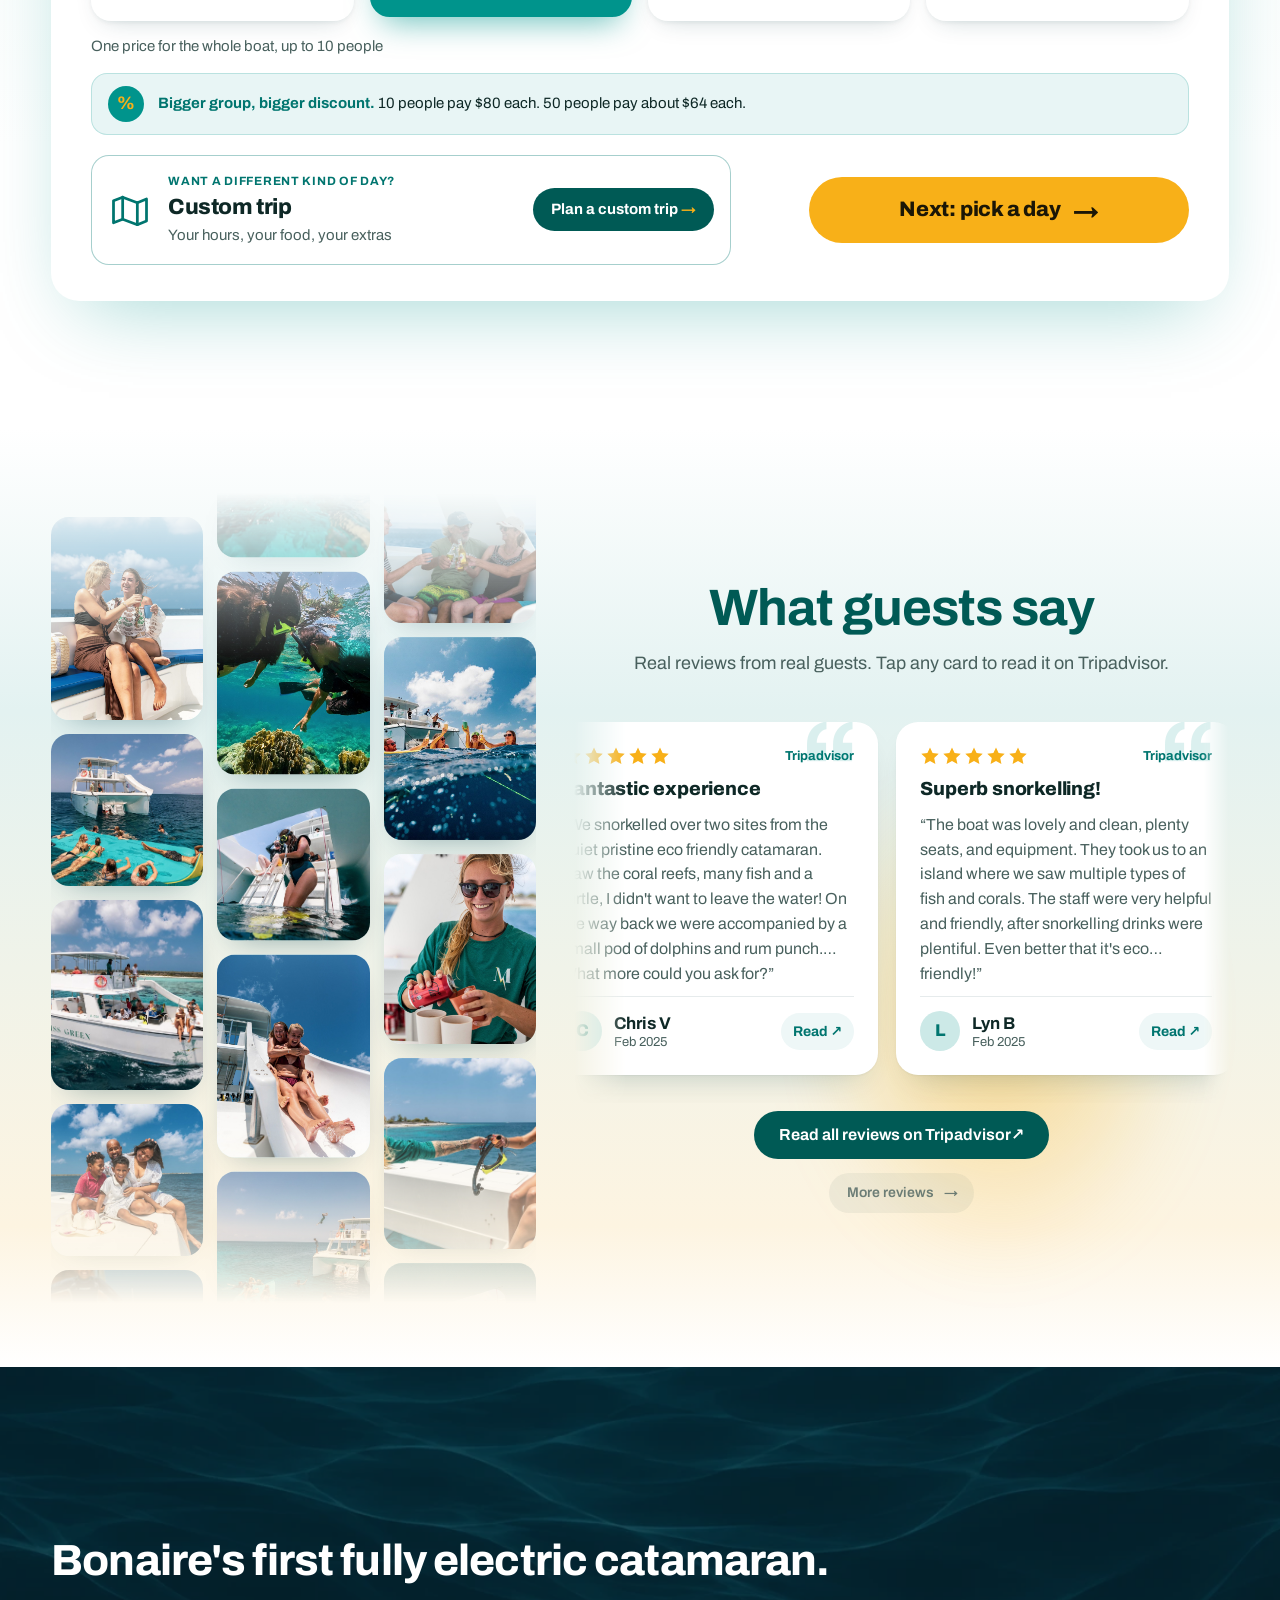
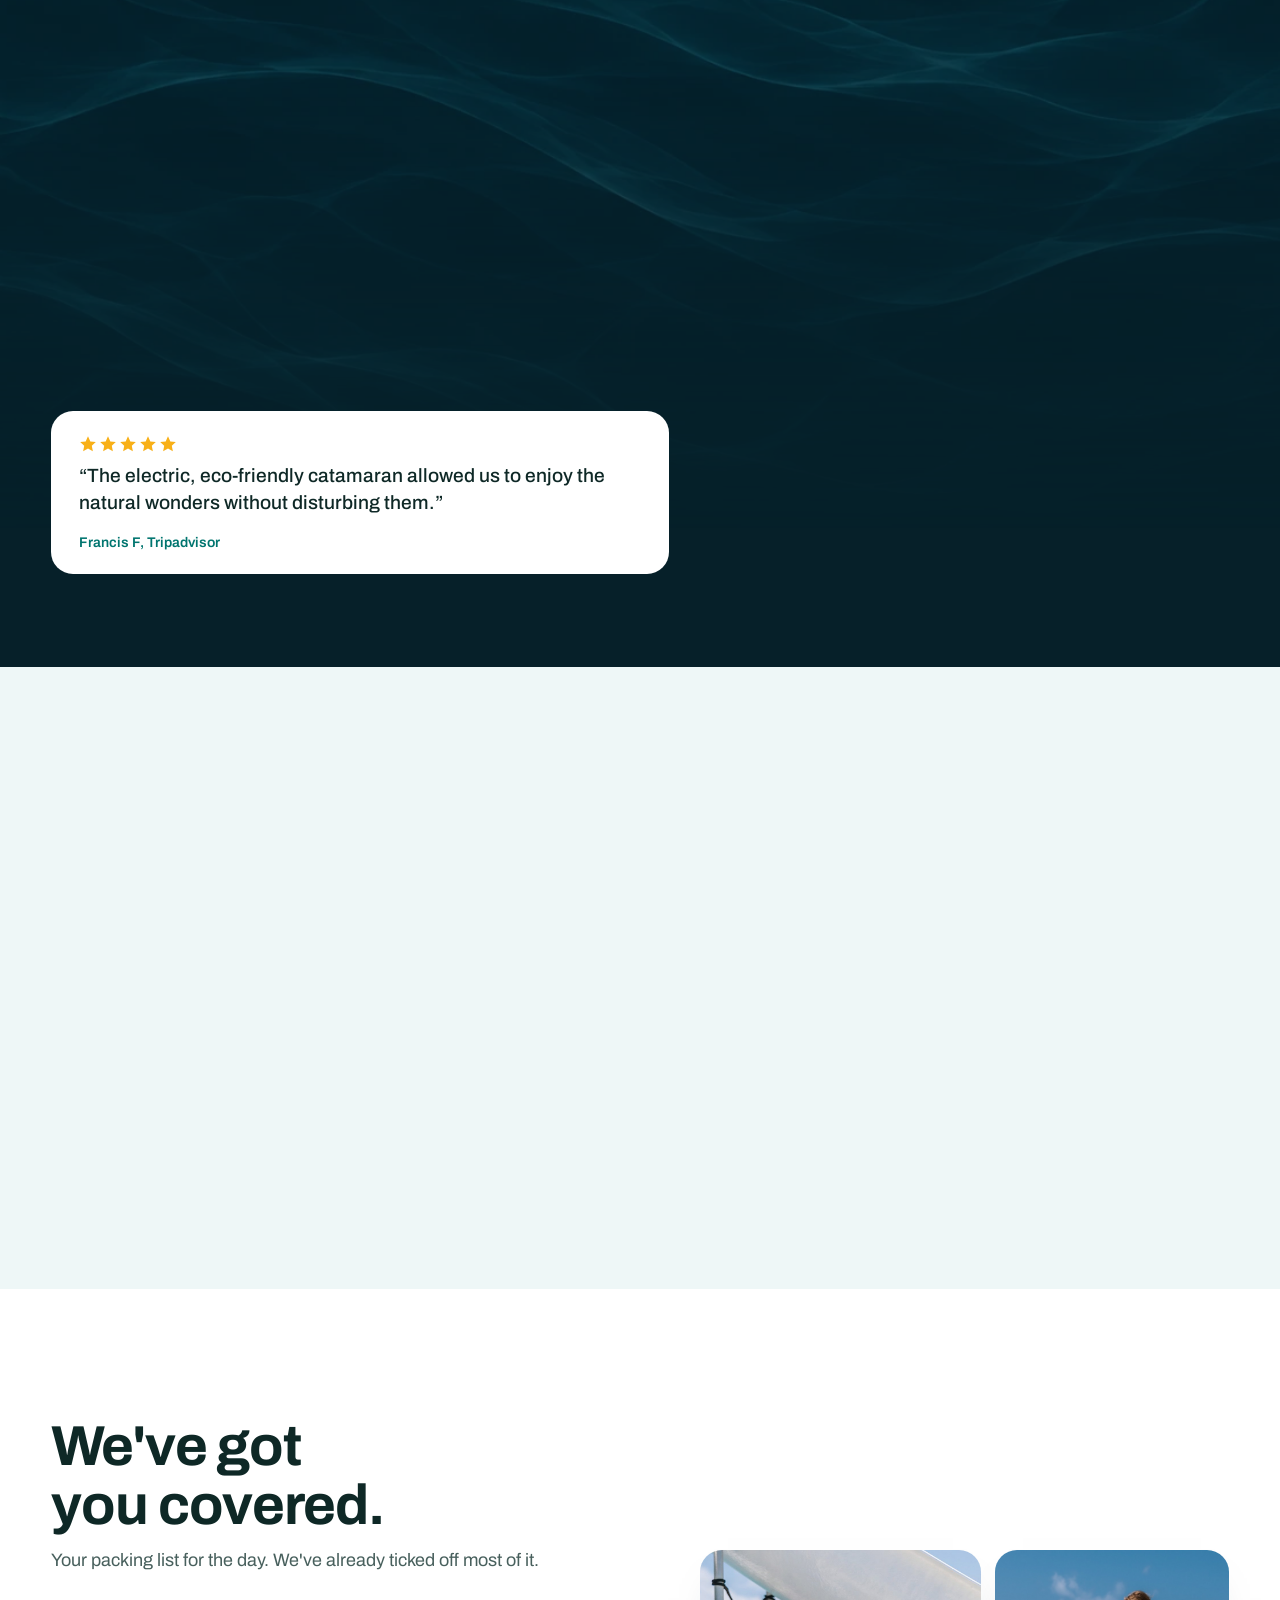
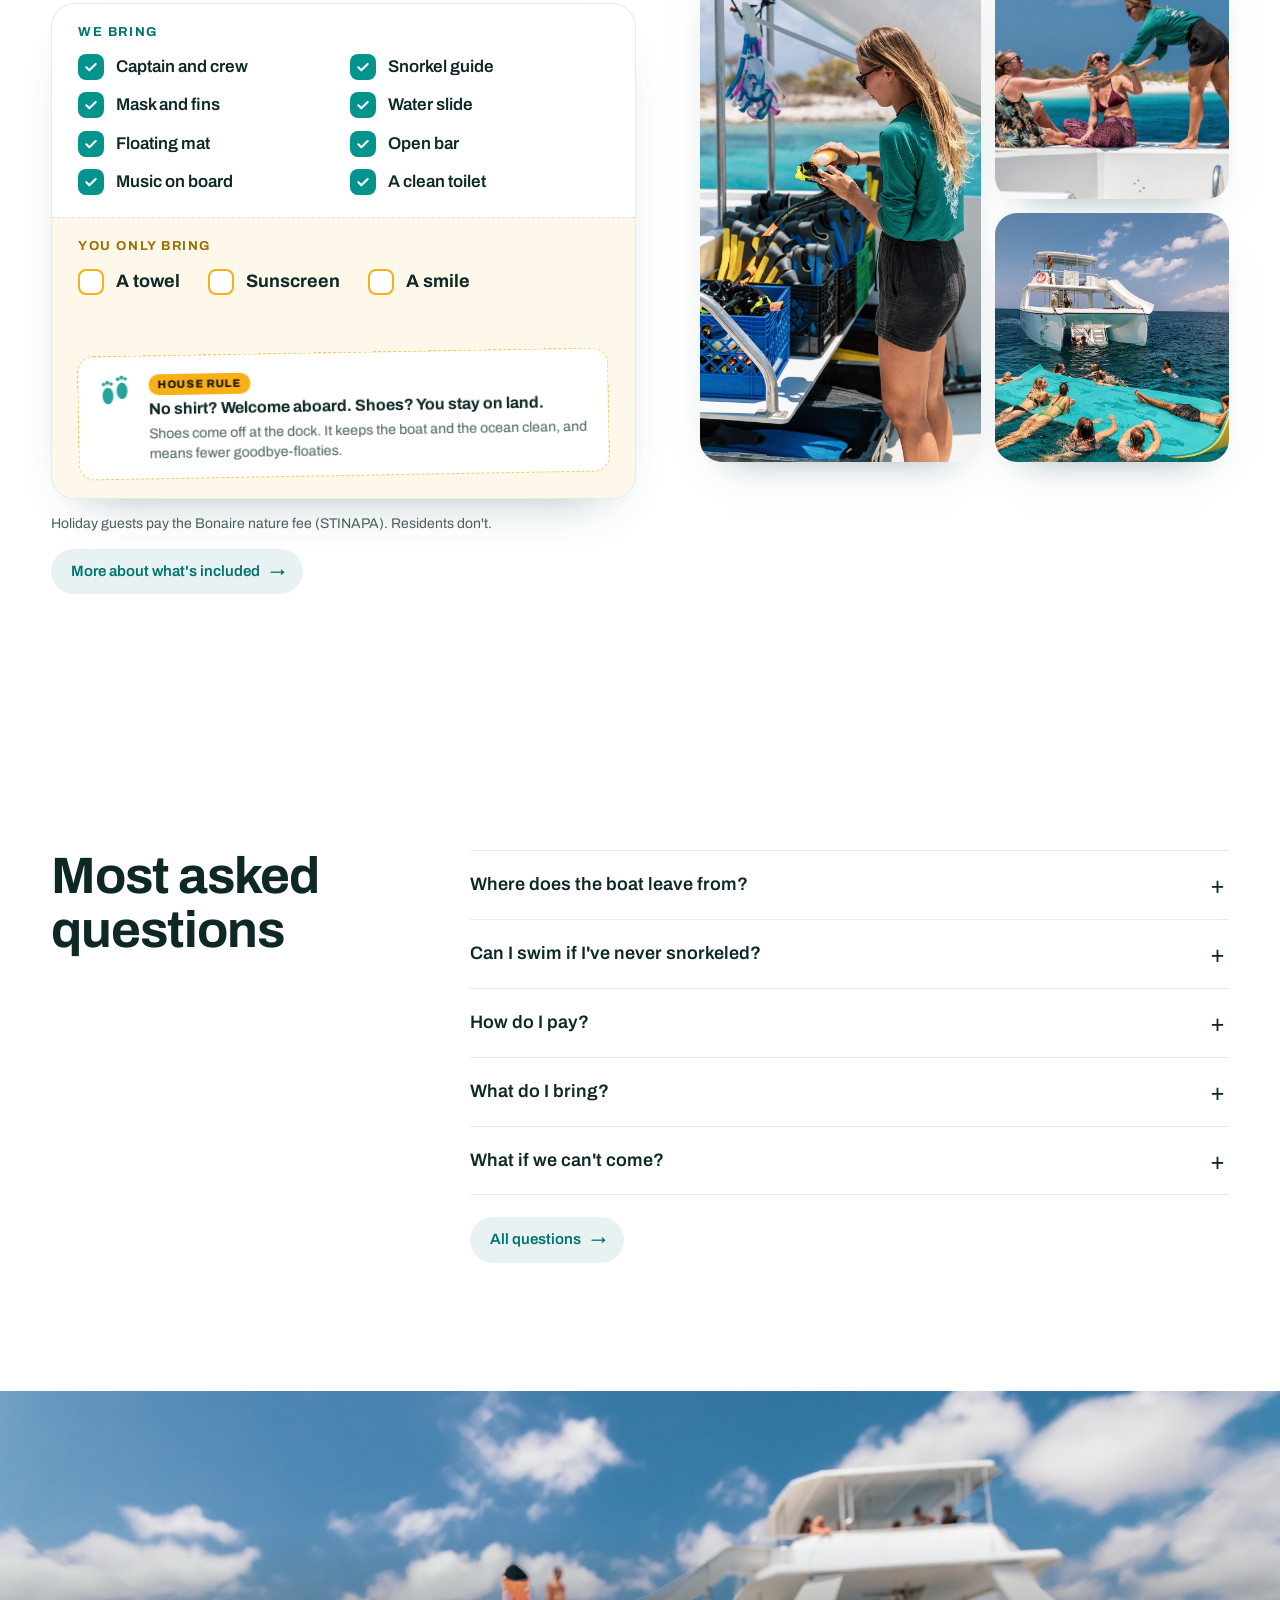
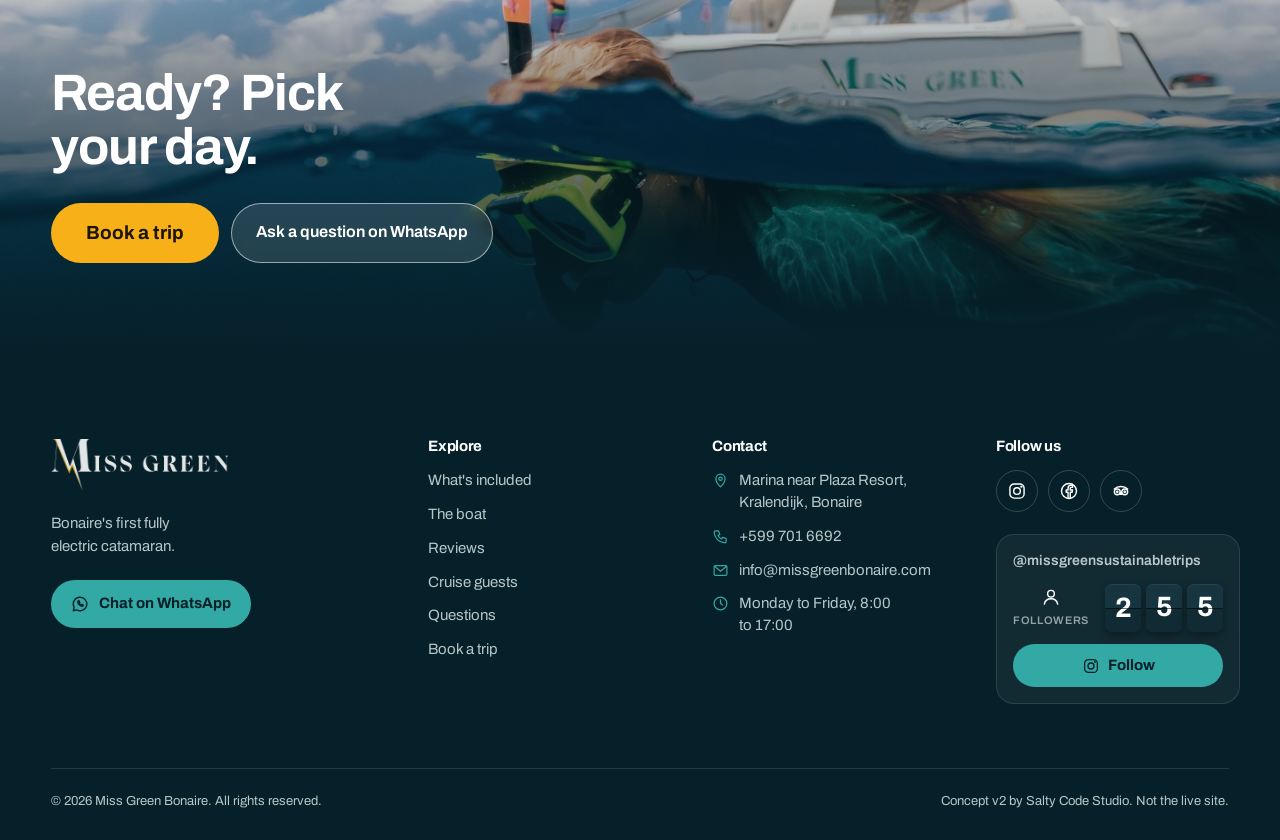
==== commit e2699468: "Keep v2 only: root redirects to v2, remove v1 and v3 v1 and v3 remain in git history (restore from 2" ====
--- a/index.html
+++ b/index.html
@@ -1,238 +1,5 @@
 <!doctype html>
-<html lang="en">
-<head>
-<meta charset="utf-8">
-<meta name="viewport" content="width=device-width, initial-scale=1">
-<meta name="robots" content="noindex, nofollow">
-<title>Miss Green Bonaire</title>
-<meta name="description" content="Snorkel trips on Bonaire's first fully electric catamaran. Private group charters and cruise ship tours from Kralendijk.">
-<link rel="icon" href="img/logo.png">
-<link rel="preconnect" href="https://fonts.googleapis.com">
-<link rel="preconnect" href="https://fonts.gstatic.com" crossorigin>
-<link href="https://fonts.googleapis.com/css2?family=Archivo:wdth,wght@62..125,400..800&display=swap" rel="stylesheet">
-<link rel="preload" as="image" href="img/ss-2-9.jpg">
-<link rel="stylesheet" href="style.css">
-</head>
-<body>
-
-<header class="nav" id="top">
-  <a class="brand" href="#top" aria-label="Miss Green home">
-    <img src="img/logo.png" alt="" width="34" height="34">
-    <span>Miss Green</span>
-  </a>
-  <nav aria-label="Main">
-    <a href="#cruise">Cruise guests</a>
-    <a href="#private">Private trips</a>
-    <a href="#price">Prices</a>
-    <a href="#faq">Questions</a>
-  </nav>
-  <a class="btn btn-sm" href="https://wa.me/5997016692" data-wa>WhatsApp us</a>
-</header>
-
-<main>
-
-<section class="hero">
-  <img class="hero-img" src="img/ss-2-9.jpg" alt="Miss Green catamaran on clear turquoise water, half above and half below the surface" fetchpriority="high">
-  <div class="hero-copy">
-    <h1>Snorkel Bonaire from a silent, electric catamaran.</h1>
-    <p>Bonaire's first fully electric catamaran. Private trips for your group, or a tour timed to your cruise ship.</p>
-    <div class="hero-cta">
-      <a class="btn" href="#price">See your group price</a>
-      <a class="btn btn-ghost" href="#cruise">I'm on a cruise ship</a>
-    </div>
-    <p class="rating">Rated <strong>Excellent</strong> on Tripadvisor</p>
-  </div>
-</section>
-
-<section class="paths" aria-label="Choose your trip">
-  <a class="path" href="#private">
-    <img src="img/ss-homep1-1.jpg" alt="Guests lounging on the floating mat behind the catamaran" loading="lazy">
-    <div>
-      <h2>Your own boat for the day</h2>
-      <p>Birthdays, families, teams. Three, four or five hours. You set the pace.</p>
-      <span class="path-link">Private trips</span>
-    </div>
-  </a>
-  <a class="path" href="#cruise">
-    <img src="img/ss-2-12.jpg" alt="Two snorkelers above the coral reef" loading="lazy">
-    <div>
-      <h2>Four hours in port, done right</h2>
-      <p>We meet you three minutes from the pier. Back before your ship leaves.</p>
-      <span class="path-link">Cruise ship tour</span>
-    </div>
-  </a>
-</section>
-
-<section class="price" id="price">
-  <div class="price-head">
-    <h2>Your price, in one move.</h2>
-    <p>Prices are per boat, not per person. Slide to your group size.</p>
-  </div>
-
-  <div class="picker">
-    <label for="guests" class="picker-label">How many of you?</label>
-    <div class="picker-row">
-      <button type="button" class="step" data-step="-1" aria-label="One less">&minus;</button>
-      <output id="guestsOut" for="guests">10</output>
-      <button type="button" class="step" data-step="1" aria-label="One more">+</button>
-      <input type="range" id="guests" min="1" max="50" value="10">
-    </div>
-    <p class="picker-note" id="bracketNote">Groups of 1 to 10 pay the same price.</p>
-  </div>
-
-  <div class="tours" id="private">
-    <article class="tour" data-tour="mini">
-      <div class="tour-name"><h3>Mini Escape</h3><span>3 hours</span></div>
-      <p class="tour-desc">A relaxed sail and a guided snorkel. A quick taste of the water.</p>
-      <div class="tour-price"><strong data-price>$800</strong><span data-each>about $80 each</span></div>
-      <a class="btn btn-line" href="#" data-book="Mini Escape">Ask for a date</a>
-    </article>
-    <article class="tour tour-pop" data-tour="ocean">
-      <div class="tour-name"><h3>Ocean Adventure</h3><span>4 hours</span><em>Most booked</em></div>
-      <p class="tour-desc">Two snorkel spots, the slide, the float and the open bar. The balance most groups pick.</p>
-      <div class="tour-price"><strong data-price>$900</strong><span data-each>about $90 each</span></div>
-      <a class="btn" href="#" data-book="Ocean Adventure">Ask for a date</a>
-    </article>
-    <article class="tour" data-tour="full">
-      <div class="tour-name"><h3>Full Experience</h3><span>5 hours</span></div>
-      <p class="tour-desc">The long day. More reef, more time on deck, no rush to get back.</p>
-      <div class="tour-price"><strong data-price>$1,000</strong><span data-each>about $100 each</span></div>
-      <a class="btn btn-line" href="#" data-book="Full Experience">Ask for a date</a>
-    </article>
-  </div>
-
-  <div class="included">
-    <h3>Always on board</h3>
-    <ul>
-      <li>Guided snorkel with pro gear</li>
-      <li>Open bar: punch, soda, beer, wine, rum</li>
-      <li>Water slide and floating mat</li>
-      <li>Captain, crew and music</li>
-      <li>A clean toilet on board</li>
-    </ul>
-    <p class="fine">STINAPA nature fee not included for holiday guests. Residents with a sedula are exempt.</p>
-  </div>
-</section>
-
-<section class="electric">
-  <figure class="electric-img">
-    <img src="img/ss-2-22.jpg" alt="Drone view of Miss Green sailing along the Bonaire coast" loading="lazy">
-  </figure>
-  <div class="electric-copy">
-    <h2>No engine roar. No fumes over the reef.</h2>
-    <p>Miss Green runs fully electric. You hear the water, the music and each other. The reef gets a quieter neighbour.</p>
-    <blockquote>
-      <p>&ldquo;The electric, eco-friendly catamaran allowed us to enjoy the natural wonders without disturbing them.&rdquo;</p>
-      <cite>Francis F, Tripadvisor</cite>
-    </blockquote>
-  </div>
-</section>
-
-<section class="day" aria-labelledby="dayTitle">
-  <h2 id="dayTitle">What the day looks like</h2>
-  <div class="strip" tabindex="0" aria-label="Photos from a trip">
-    <figure><img src="img/ss-2-18.jpg" alt="Crew member handing out snorkel masks" loading="lazy"><figcaption>Masks and fins, fitted on board.</figcaption></figure>
-    <figure><img src="img/ss-2-13.jpg" alt="Snorkelers drifting over coral" loading="lazy"><figcaption>A drift snorkel over the reef.</figcaption></figure>
-    <figure><img src="img/ss-2-21.jpg" alt="Guest sliding down the water slide, arm in the air" loading="lazy"><figcaption>Then the slide. Everyone goes twice.</figcaption></figure>
-    <figure><img src="img/ss-2-4.jpg" alt="Smiling crew member pouring a drink" loading="lazy"><figcaption>The bar opens after the snorkel.</figcaption></figure>
-    <figure><img src="img/ss-2-25.jpg" alt="Family sitting together on the bow" loading="lazy"><figcaption>Sail home slowly.</figcaption></figure>
-  </div>
-</section>
-
-<section class="food">
-  <div class="food-head">
-    <h2>Add food to your trip</h2>
-    <p>Platters for private groups. Tell us when you book.</p>
-  </div>
-  <div class="food-grid">
-    <figure><img src="img/c-local-snacks.jpg" alt="Local snacks platter with pastechi and pika balls" loading="lazy"><figcaption>Local snacks</figcaption></figure>
-    <figure><img src="img/c-bbq-platter.jpg" alt="BBQ platter" loading="lazy"><figcaption>BBQ</figcaption></figure>
-    <figure><img src="img/c-fish-platter.jpg" alt="Fish platter" loading="lazy"><figcaption>Fish</figcaption></figure>
-    <figure><img src="img/c-dutchplatter.jpg" alt="Dutch platter with cheese and sausage" loading="lazy"><figcaption>Dutch</figcaption></figure>
-    <figure><img src="img/c-vega.jpg" alt="Vegetarian platter" loading="lazy"><figcaption>Vega</figcaption></figure>
-    <figure><img src="img/c-lunch-box.jpg" alt="Lunch box with wraps, salad and fruit" loading="lazy"><figcaption>Lunch box</figcaption></figure>
-  </div>
-</section>
-
-<section class="cruise" id="cruise">
-  <img class="cruise-img" src="img/ss-2-3.jpg" alt="Guests swimming beside the catamaran" loading="lazy">
-  <div class="cruise-copy">
-    <h2>On a cruise ship? Your ship sets the clock.</h2>
-    <p>Four hours, built around your time in port. A drift snorkel, then a beginner-friendly guided one. Slide, float, open bar and local snacks.</p>
-    <dl class="cruise-facts">
-      <div><dt>Meet</dt><dd>Parking lot next to Capriccio Restaurant. Three minutes from the pier. Look for our sign.</dd></div>
-      <div><dt>Ship late?</dt><dd>We move your tour.</dd></div>
-      <div><dt>Port cancelled?</dt><dd>Full refund.</dd></div>
-      <div><dt>Nature fee</dt><dd>Not needed for cruise guests.</dd></div>
-    </dl>
-    <a class="btn" href="#" data-book="Cruise ship tour">Ask about my ship's date</a>
-  </div>
-</section>
-
-<section class="reviews" aria-labelledby="revTitle">
-  <h2 id="revTitle">What guests write</h2>
-  <div class="rev-grid">
-    <blockquote class="rev-big">
-      <p>&ldquo;On the way back we were accompanied by a small pod of dolphins and rum punch. What more could you ask for?&rdquo;</p>
-      <cite>Chris V, February 2025</cite>
-    </blockquote>
-    <blockquote>
-      <p>&ldquo;It was my first time snorkeling. They had me feeling well equipped and it was a blast.&rdquo;</p>
-      <cite>Vivian G, January 2025</cite>
-    </blockquote>
-    <blockquote>
-      <p>&ldquo;The boat was spotless and very comfortable.&rdquo;</p>
-      <cite>Christian W, February 2025</cite>
-    </blockquote>
-  </div>
-</section>
-
-<section class="faq" id="faq">
-  <h2>Questions</h2>
-  <div class="faq-list">
-    <details>
-      <summary>Where do private trips leave from?</summary>
-      <p>Our berth in the marina near Plaza Resort. Your booking confirmation comes with directions and a short video.</p>
-    </details>
-    <details>
-      <summary>Can I pay without a credit card?</summary>
-      <p>Yes. Bank transfer to our MCB Bonaire account, or cash in one payment.</p>
-    </details>
-    <details>
-      <summary>What should I bring?</summary>
-      <p>Swimwear, a towel, sunscreen. Bring your own prescription mask if you need one. Shoes come off before boarding.</p>
-    </details>
-    <details>
-      <summary>Can we bring our own float?</summary>
-      <p>Sure. Tie it to your wrist with a rope. Bonaire is windy and floats drift.</p>
-    </details>
-    <details>
-      <summary>What if we cancel?</summary>
-      <p>Within 30 days 25%, within 3 days 50%, within 1 day the full price. No refund for no-shows.</p>
-    </details>
-  </div>
-</section>
-
-</main>
-
-<footer class="foot">
-  <img class="foot-img" src="img/ss-2-0.jpg" alt="" loading="lazy">
-  <div class="foot-inner">
-    <h2>Pick a date. We'll hold the boat.</h2>
-    <div class="foot-cta">
-      <a class="btn" href="https://wa.me/5997016692" data-wa>WhatsApp +599 701 6692</a>
-      <a class="btn btn-ghost" href="mailto:info@missgreenbonaire.com">info@missgreenbonaire.com</a>
-    </div>
-    <div class="foot-meta">
-      <p>Replies Monday to Friday, 8:00 to 17:00.</p>
-      <p><a href="https://www.instagram.com/missgreensustainabletrips/">Instagram</a> <a href="https://www.facebook.com/profile.php?id=61564850934587">Facebook</a> <a href="https://www.tripadvisor.com/Search?q=Miss%20Green%20Bonaire">Tripadvisor</a></p>
-      <p class="mock">Concept by Salty Code Studio. Not the live site.</p>
-    </div>
-  </div>
-</footer>
-
-<a class="wa-float btn" href="https://wa.me/5997016692" data-wa aria-label="WhatsApp Miss Green">WhatsApp</a>
-
-<script src="site.js"></script>
-</body>
-</html>
+<html lang="en"><head><meta charset="utf-8"><meta name="robots" content="noindex, nofollow">
+<meta http-equiv="refresh" content="0; url=v2/"><link rel="canonical" href="v2/">
+<title>Miss Green Bonaire</title><script>location.replace("v2/" + location.search + location.hash)</script></head>
+<body><a href="v2/">Go to Miss Green Bonaire</a></body></html>
